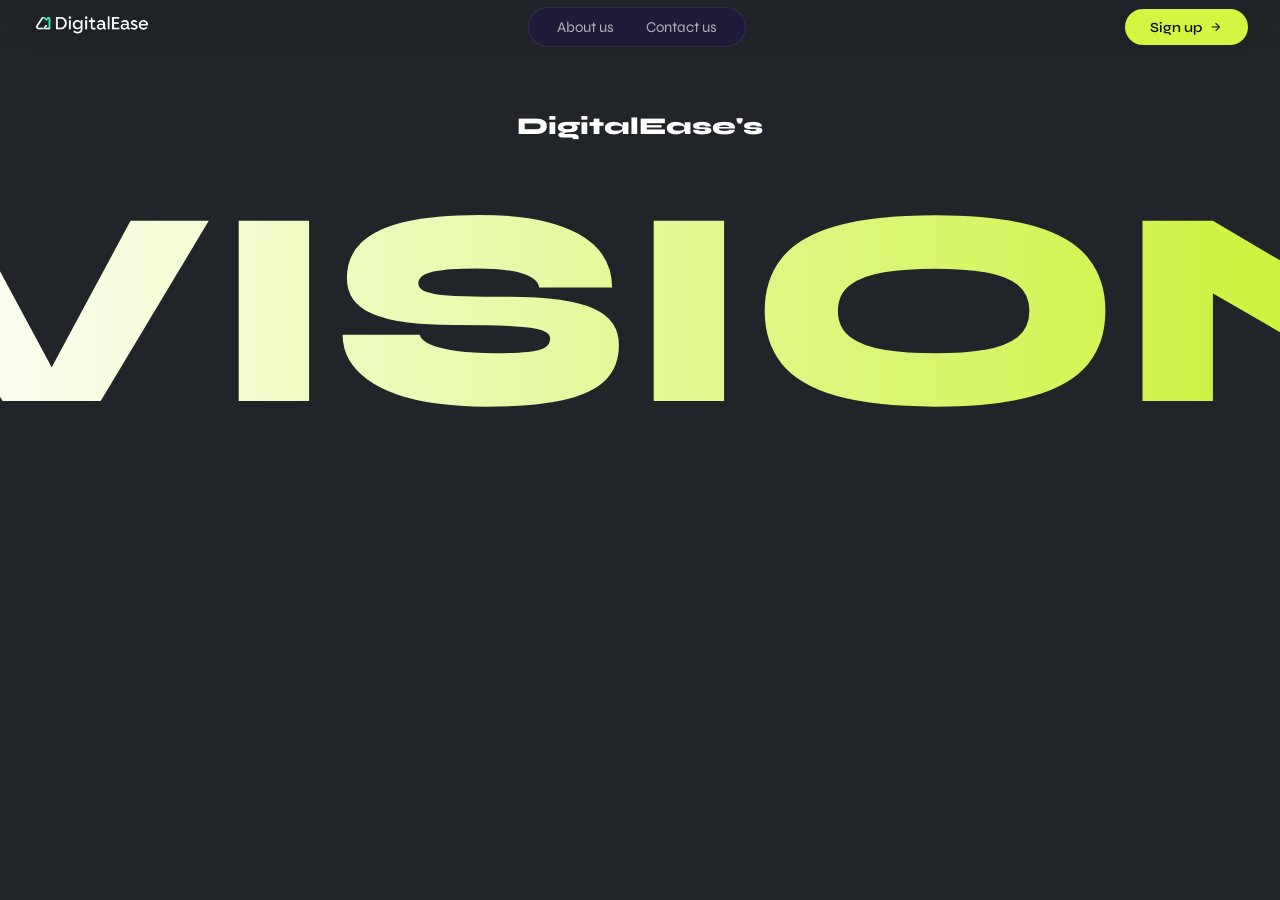
==== pages/about.html @ 75c3ab63 "commit" ====
<!doctype html>
<html lang="en">
  <head>
    <meta charset="UTF-8" />
    <meta name="viewport" content="width=device-width, initial-scale=1.0" />
    <link rel="stylesheet" href="../styles/pages/about.css" />
    <link rel="stylesheet" href="../styles/general.css" />
    <link rel="stylesheet" href="../styles/header.css" />
    <link rel="icon" type="image/png" href="../favicon-16x16.png" />
    <link rel="preconnect" href="https://fonts.googleapis.com" />
    <link rel="preconnect" href="https://fonts.gstatic.com" crossorigin />
    <link
      href="https://fonts.googleapis.com/css2?family=Elms+Sans:ital,wght@0,100..900;1,100..900&display=swap"
      rel="stylesheet"
    />
    <link
      href="https://fonts.googleapis.com/css2?family=Syne:wght@400;600;700;800&family=Geist:wght@300;400;500;600&display=swap"
      rel="stylesheet"
    />
    <link
      href="https://fonts.googleapis.com/css2?family=Material+Symbols+Outlined:wght,FILL@100..700,0..1&display=swap"
      rel="stylesheet"
    />
    <title>About us - DigitalEase</title>
  </head>
  <body>
    <header id="header"></header>

    <main>
      <section class="vision">
        <h1 class="label">DigitalEase's</h1>
        <h1 class="title">Vision</h1>
      </section>
    </main>

    <script src="../components/header.js"></script>
  </body>
</html>
---- styles/pages/about.css ----
main {
  padding-top: clamp(3rem, 10vw + 1rem, 7rem);
  display: flex;
  flex-direction: column;
  padding-bottom: 50px;
  gap: 4rem;
}

.vision .label {
  font-family: Syne;
  font-weight: 800;
  margin: 0;
  color: white;
  text-align: center;
}

.vision {
  display: flex;
  flex-direction: column;
  overflow: hidden;
}

.vision .title {
  font-family: Syne;
  text-transform: uppercase;
  background: linear-gradient(to right, white, rgb(196, 241, 32), white);
  background-size: 200% 100%;
  animation: limeShift 2s ease-in-out infinite alternate;
  font-weight: 800;
  background-clip: text;
  -webkit-background-clip: text;
  color: transparent;
  white-space: nowrap;
  font-size: clamp(35px, 22vw, 480px);
  width: max-content;
  position: relative;
  left: 20%;
  transform: translateX(-23%);
}

@keyframes limeShift {
  from {
    background-position: 0% 0%;
  }
  to {
    background-position: 100% 0%;
  }
}
---- styles/general.css ----
* {
  margin: 0;
  padding: 0;
}

*::selection {
  background-color: rgb(158, 198, 14);
  color: black;
}

.ms {
  font-family: "Material Symbols Outlined";
  font-weight: normal;
  font-style: normal;
  font-size: inherit;
  display: inline-block;
  line-height: 1;
  white-space: nowrap;
  letter-spacing: normal;
  word-wrap: normal;
  direction: ltr;
  font-feature-settings: "liga";
  -webkit-font-smoothing: antialiased;
}

body {
  background-color: rgb(33, 36, 40);
}

::-webkit-scrollbar {
  width: 8px;
}

::-webkit-scrollbar-track {
  background: #0f0d28;
}

::-webkit-scrollbar-thumb {
  background-color: #333060;
  border-radius: 999em;
  transition: background-color 0.2s ease-in-out;
}

::-webkit-scrollbar-thumb:hover {
  background-color: #d4f542;
}
---- styles/header.css ----
header {
  display: flex;
  align-items: center;
  justify-content: space-between;
  height: 30px;
  padding: 12px 32px;
  position: fixed;
  top: 0;
  left: 0;
  right: 0;
  z-index: 1000;
  background: rgba(0, 0, 0, 0.01);
  backdrop-filter: blur(12px) saturate(120%);
  -webkit-backdrop-filter: blur(120%) saturate(120%);
}

header .icon {
  height: 22px;
  width: auto;
}

header .buttons {
  display: flex;
  align-items: center;
  gap: 2rem;
  padding: 10px 28px;
  border-radius: 999em;
  background-color: rgba(30, 27, 60, 0.85);
  backdrop-filter: blur(12px);
  -webkit-backdrop-filter: blur(12px);
  border: 1px solid rgba(255, 255, 255, 0.08);
}

header .buttons a {
  color: rgba(255, 255, 255, 0.65);
  font-family: Syne, sans-serif;
  font-size: 15px;
  text-decoration: none;
  transition: color 0.2s;
}

header .buttons a:hover {
  color: #ffffff;
}

header .sign-up-btn {
  display: flex;
  align-items: center;
  padding: 9px 25px;
  border-radius: 999em;
  background-color: #d4f542;
  color: #111;
  font-family: Syne, sans-serif;
  font-size: 14px;
  font-weight: 600;
  text-decoration: none;
  position: relative;
  overflow: hidden;
  transition:
    background-color 0.2s,
    transform 0.15s;
}

.sign-up-btn .ms {
  transform: translateY(2px);
  padding-left: 4px;
}

.sign-up-btn:before {
  content: "";
  color: black;
  display: flex;
  align-items: center;
  justify-content: center;
  position: absolute;
  inset: 0;
  background: rgb(255, 255, 255);
  transform: translateX(-101%);
  transition: transform 0.45s cubic-bezier(0.16, 1, 0.3, 1);
}

.sign-up-btn:hover::before {
  transform: translateX(0);
}

.sign-up-btn span {
  z-index: 2;
}

header .sign-up-btn .material-symbols-outlined {
  font-size: 16px;
}

header .hamburger {
  display: none;
  background: none;
  border: none;
  color: white;
  font-size: 27px;
  cursor: pointer;
  transition: color 0.2s ease-in-out;
}

header .hamburger:hover {
  color: rgb(171, 215, 12);
}

.mobile-menu {
  display: flex;
  position: fixed;
  overflow: hidden;
  height: fit-content;
  border-top-right-radius: 0 !important;
  border-bottom-right-radius: 0 !important;
  padding-bottom: 20px;
  border-radius: 25px;
  top: 0;
  right: 0;
  bottom: 0;
  width: 300px;
  background: rgb(15, 13, 40);
  backdrop-filter: blur(16px);
  flex-direction: column;
  gap: 2rem;
  z-index: 9999;
  transform: translateX(100%);
  transition: transform 0.35s ease;
}

.mobile-menu .menu-a {
  text-decoration: none;
}

.mobile-menu .menu-a .ms {
  font-size: 20px;
}

.mobile-menu .sign-up-a .btn {
  display: flex;
  align-items: center;
  width: fit-content !important;
  gap: 6px;
  padding: 8px 20px !important;
  gap: 0.7rem !important;
  justify-self: center;
  white-space: nowrap;
  border-radius: 999em;
  background-color: hsl(104, 100%, 71%) !important;
  color: #111 !important;
  font-family: Syne, sans-serif;
  font-size: 15px !important;
  font-weight: 600;
  text-decoration: none;
  position: relative;
  overflow: hidden;
  transition: transform 0.2s ease-in-out !important;
}

.mobile-menu .sign-up-a .btn:hover {
  transform: translateY(-5px);
}

.mobile-menu .menu-a .btn {
  background-color: rgb(52, 52, 88);
  display: flex;
  gap: 5%;
  align-items: center;
  color: white;
  border: none;
  padding-inline: 15px;
  padding-block: 10px;
  cursor: pointer;
  font-size: 15px;
  text-align: left;
  width: 100%;
  font-family: Syne;
  font-weight: 700;
  transition: filter 0.2s ease-in-out;
}

.mobile-menu .menu-a .btn:hover {
  filter: brightness(1.2);
}

.mobile-menu.open {
  transform: translateX(0);
}

.mobile-menu.open body {
  filter: brightness(0.5);
}

.account-divider {
  width: 70%;
  position: relative;
  transform: translateX(-50%);
  left: 50%;
}

.mobile-menu a:hover {
  opacity: 1;
}

.mobile-menu .close-menu {
  position: absolute;
  top: 20px;
  right: 28px;
  background: none;
  border: none;
  color: white;
  font-size: 32px;
  cursor: pointer;
}

.mobile-menu .account-info {
  padding-inline: 20px;
  padding-block: 10px;
  padding-bottom: 0;
  font-size: 18px;
  display: flex;
  flex-direction: column;
  align-items: center;
  justify-self: center;
  gap: 1rem;
  font-family: Syne;
  font-weight: 800;
  color: white;
}

.mobile-menu .account-info .ms {
  font-size: 45px;
}

@media (max-width: 700px) {
  header .buttons,
  header .sign-up-btn {
    display: none;
  }

  header .hamburger {
    display: block;
  }
}
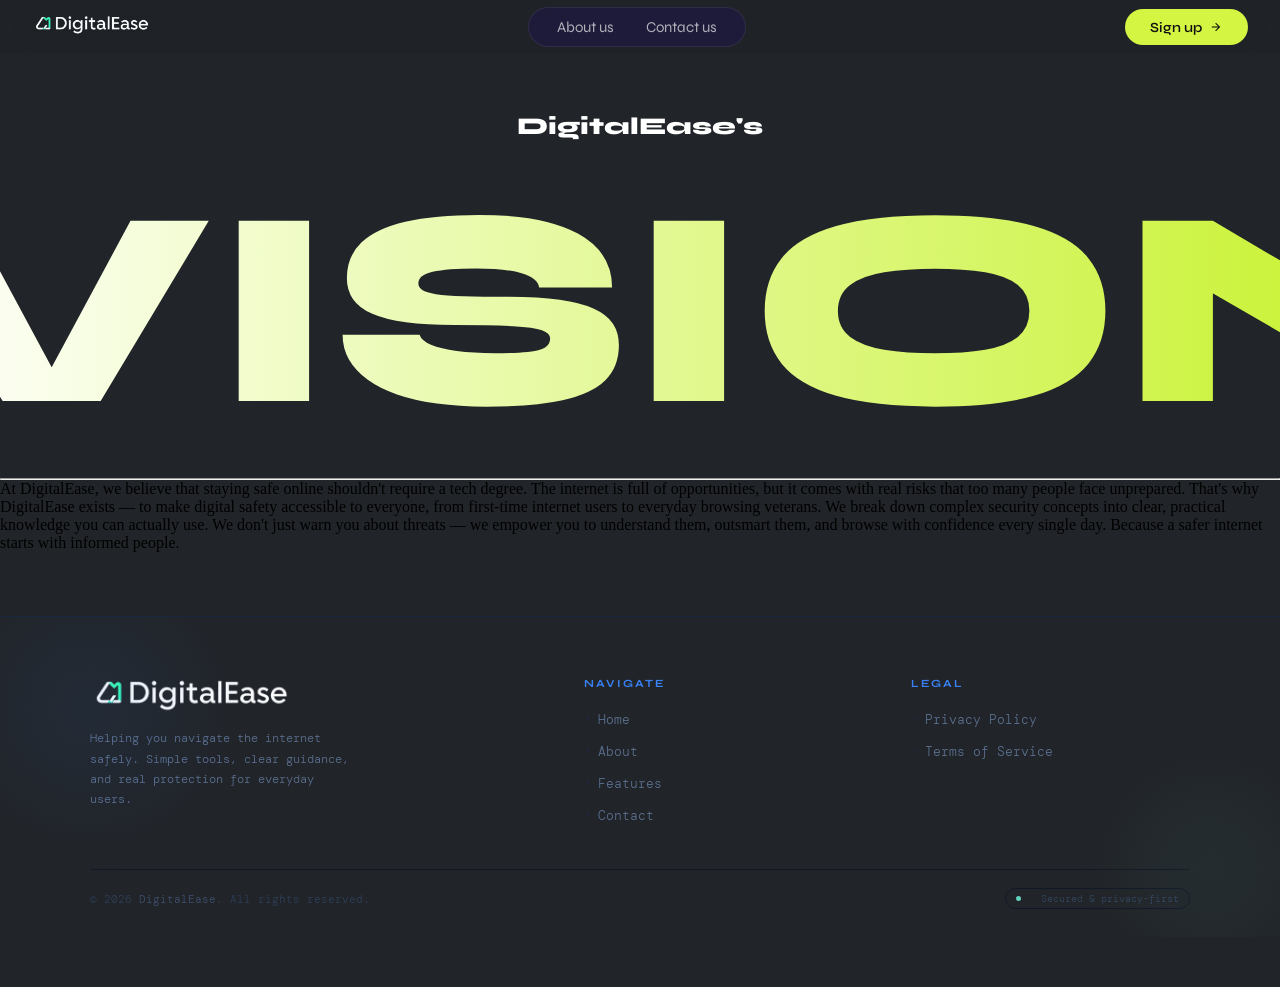
==== commit d71f17da: "commit" ====
--- a/pages/about.html
+++ b/pages/about.html
@@ -5,6 +5,7 @@
     <meta name="viewport" content="width=device-width, initial-scale=1.0" />
     <link rel="stylesheet" href="../styles/pages/about.css" />
     <link rel="stylesheet" href="../styles/general.css" />
+    <link rel="stylesheet" href="../styles/footer.css" />
     <link rel="stylesheet" href="../styles/header.css" />
     <link rel="icon" type="image/png" href="../favicon-16x16.png" />
     <link rel="preconnect" href="https://fonts.googleapis.com" />
@@ -30,9 +31,26 @@
       <section class="vision">
         <h1 class="label">DigitalEase's</h1>
         <h1 class="title">Vision</h1>
+        <div class="divider-div">
+          <hr class="about-divider" />
+        </div>
+        <p>
+          At DigitalEase, we believe that staying safe online shouldn't require
+          a tech degree. The internet is full of opportunities, but it comes
+          with real risks that too many people face unprepared. That's why
+          DigitalEase exists — to make digital safety accessible to everyone,
+          from first-time internet users to everyday browsing veterans. We break
+          down complex security concepts into clear, practical knowledge you can
+          actually use. We don't just warn you about threats — we empower you to
+          understand them, outsmart them, and browse with confidence every
+          single day. Because a safer internet starts with informed people.
+        </p>
       </section>
+
+      <div id="footer"></div>
     </main>
 
     <script src="../components/header.js"></script>
+    <script src="../components/footer.js"></script>
   </body>
 </html>
--- a/styles/footer.css
+++ b/styles/footer.css
@@ -0,0 +1,209 @@
+@import url("https://fonts.googleapis.com/css2?family=Syne:wght@400;600;700;800&family=DM+Mono:wght@300;400&display=swap");
+
+.logo {
+  width: 200px;
+}
+
+#footer {
+  color: #c8d4e8;
+  font-family: "DM Mono", monospace;
+  padding: 60px 40px 28px;
+  border-top: 1px solid #1a2540;
+  position: relative;
+  overflow: hidden;
+}
+
+#footer::before {
+  content: "";
+  position: absolute;
+  top: -80px;
+  left: -80px;
+  width: 340px;
+  height: 340px;
+  background: radial-gradient(
+    circle,
+    rgba(56, 130, 246, 0.07) 0%,
+    transparent 70%
+  );
+  pointer-events: none;
+}
+
+#footer::after {
+  content: "";
+  position: absolute;
+  bottom: -60px;
+  right: -60px;
+  width: 260px;
+  height: 260px;
+  background: radial-gradient(
+    circle,
+    rgba(99, 210, 190, 0.05) 0%,
+    transparent 70%
+  );
+  pointer-events: none;
+}
+
+.footer-grid {
+  max-width: 1100px;
+  margin: 0 auto;
+  display: grid;
+  grid-template-columns: 1.6fr 1fr 1fr;
+  gap: 48px;
+}
+
+.footer-logo {
+  font-family: "Syne", sans-serif;
+  font-weight: 800;
+  font-size: 22px;
+  color: #ffffff;
+  letter-spacing: -0.5px;
+  display: flex;
+  align-items: center;
+  gap: 10px;
+  margin-bottom: 14px;
+  text-decoration: none;
+}
+
+.footer-logo-icon {
+  width: 32px;
+  height: 32px;
+  background: linear-gradient(135deg, #3882f6, #63d2be);
+  border-radius: 8px;
+  display: flex;
+  align-items: center;
+  justify-content: center;
+  font-size: 14px;
+}
+
+.footer-tagline {
+  font-size: 12px;
+  line-height: 1.7;
+  color: #5a6f8f;
+  max-width: 260px;
+  font-weight: 300;
+}
+
+.footer-socials {
+  display: flex;
+  gap: 10px;
+  margin-top: 24px;
+}
+
+.footer-col-title {
+  font-family: "Syne", sans-serif;
+  font-size: 11px;
+  font-weight: 700;
+  letter-spacing: 2px;
+  text-transform: uppercase;
+  color: #3882f6;
+  margin-bottom: 18px;
+}
+
+.footer-links {
+  list-style: none;
+  padding: 0;
+  margin: 0;
+  display: flex;
+  flex-direction: column;
+  gap: 11px;
+}
+
+.footer-links a {
+  color: #5a6f8f;
+  text-decoration: none;
+  font-size: 13px;
+  font-weight: 300;
+  transition: color 0.2s ease;
+  display: inline-flex;
+  align-items: center;
+  gap: 6px;
+}
+
+.footer-links a::before {
+  content: "›";
+  color: #1e2d47;
+  transition:
+    color 0.2s ease,
+    transform 0.2s ease;
+  display: inline-block;
+}
+
+.footer-links a:hover {
+  color: #c8d4e8;
+}
+
+.footer-links a:hover::before {
+  color: #3882f6;
+  transform: translateX(2px);
+}
+
+.footer-divider {
+  max-width: 1100px;
+  margin: 44px auto 0;
+  border: none;
+  border-top: 1px solid #111826;
+}
+
+.footer-bottom {
+  max-width: 1100px;
+  margin: 18px auto 0;
+  display: flex;
+  align-items: center;
+  justify-content: space-between;
+  flex-wrap: wrap;
+  gap: 10px;
+}
+
+.footer-copy {
+  font-size: 11px;
+  color: #2e3f59;
+  font-weight: 300;
+}
+
+.footer-copy span {
+  color: #3d5070;
+}
+
+.footer-badge {
+  font-size: 10px;
+  color: #33455f;
+  border: 1px solid #111826;
+  border-radius: 20px;
+  padding: 3px 10px;
+  display: flex;
+  align-items: center;
+  gap: 20px;
+  font-weight: 300;
+}
+
+.footer-badge::before {
+  content: "";
+  width: 5px;
+  height: 5px;
+  border-radius: 50%;
+  background: #63d2be;
+  display: inline-block;
+}
+
+@media (max-width: 768px) {
+  #footer {
+    padding: 44px 24px 24px;
+  }
+  .footer-grid {
+    grid-template-columns: 1fr 1fr;
+    gap: 36px;
+  }
+  .footer-brand {
+    grid-column: 1 / -1;
+  }
+}
+
+@media (max-width: 480px) {
+  .footer-grid {
+    grid-template-columns: 1fr;
+  }
+  .footer-bottom {
+    flex-direction: column;
+    align-items: flex-start;
+  }
+}
--- a/styles/header.css
+++ b/styles/header.css
@@ -118,7 +118,7 @@
   right: 0;
   bottom: 0;
   width: 300px;
-  background: rgb(15, 13, 40);
+  background: rgb(25, 22, 62);
   backdrop-filter: blur(16px);
   flex-direction: column;
   gap: 2rem;
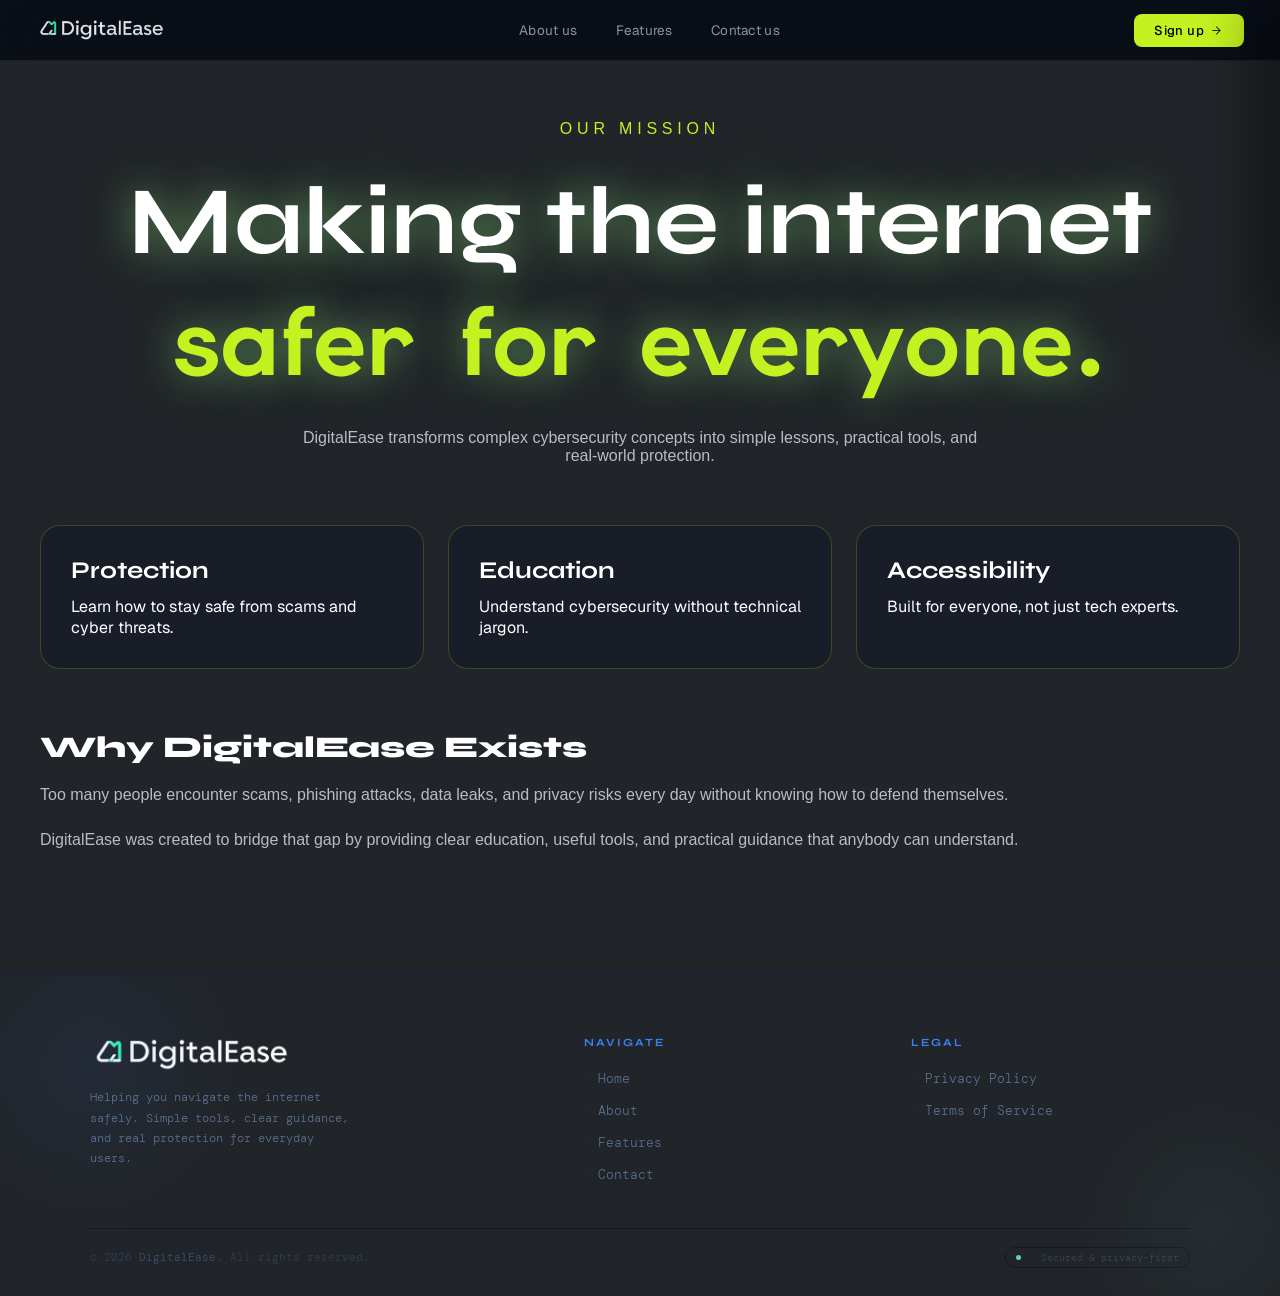
==== commit 08f5e236: "commit" ====
--- a/pages/about.html
+++ b/pages/about.html
@@ -3,6 +3,7 @@
   <head>
     <meta charset="UTF-8" />
     <meta name="viewport" content="width=device-width, initial-scale=1.0" />
+    <title>About Us - DigitalEase</title>
     <link rel="stylesheet" href="../styles/pages/about.css" />
     <link rel="stylesheet" href="../styles/general.css" />
     <link rel="stylesheet" href="../styles/footer.css" />
@@ -22,33 +23,50 @@
       href="https://fonts.googleapis.com/css2?family=Material+Symbols+Outlined:wght,FILL@100..700,0..1&display=swap"
       rel="stylesheet"
     />
-    <title>About us - DigitalEase</title>
   </head>
   <body>
     <header id="header"></header>
 
     <main>
-      <section class="vision">
-        <h1 class="label">DigitalEase's</h1>
-        <h1 class="title">Vision</h1>
-        <div class="divider-div">
-          <hr class="about-divider" />
-        </div>
+      <section class="hero">
+        <span class="tag">OUR MISSION</span>
+        <h1>Making the internet <span>safer for everyone.</span></h1>
         <p>
-          At DigitalEase, we believe that staying safe online shouldn't require
-          a tech degree. The internet is full of opportunities, but it comes
-          with real risks that too many people face unprepared. That's why
-          DigitalEase exists — to make digital safety accessible to everyone,
-          from first-time internet users to everyday browsing veterans. We break
-          down complex security concepts into clear, practical knowledge you can
-          actually use. We don't just warn you about threats — we empower you to
-          understand them, outsmart them, and browse with confidence every
-          single day. Because a safer internet starts with informed people.
+          DigitalEase transforms complex cybersecurity concepts into simple
+          lessons, practical tools, and real-world protection.
         </p>
       </section>
 
-      <div id="footer"></div>
+      <section class="stats">
+        <div class="card">
+          <h2>Protection</h2>
+          <p>Learn how to stay safe from scams and cyber threats.</p>
+        </div>
+        <div class="card">
+          <h2>Education</h2>
+          <p>Understand cybersecurity without technical jargon.</p>
+        </div>
+        <div class="card">
+          <h2>Accessibility</h2>
+          <p>Built for everyone, not just tech experts.</p>
+        </div>
+      </section>
+
+      <section class="story">
+        <h2>Why DigitalEase Exists</h2>
+        <p>
+          Too many people encounter scams, phishing attacks, data leaks, and
+          privacy risks every day without knowing how to defend themselves.
+        </p>
+        <p>
+          DigitalEase was created to bridge that gap by providing clear
+          education, useful tools, and practical guidance that anybody can
+          understand.
+        </p>
+      </section>
     </main>
+
+    <div id="footer"></div>
 
     <script src="../components/header.js"></script>
     <script src="../components/footer.js"></script>
--- a/styles/pages/about.css
+++ b/styles/pages/about.css
@@ -1,48 +1,84 @@
+body {
+  background: #0d1117;
+  color: white;
+  font-family: sans-serif;
+  margin: 0;
+}
+
 main {
-  padding-top: clamp(3rem, 10vw + 1rem, 7rem);
+  padding: 120px 24px;
+  max-width: 1200px;
+  margin: auto;
+}
+
+.hero {
+  text-align: center;
   display: flex;
   flex-direction: column;
-  padding-bottom: 50px;
-  gap: 4rem;
+  gap: 1.6rem;
 }
 
-.vision .label {
+.tag {
+  color: rgb(196, 241, 32);
+  letter-spacing: 0.3em;
+}
+
+.hero h1 {
+  font-size: clamp(3rem, 8vw, 6rem);
+  text-shadow: 0 0 40px rgb(157, 255, 142, 0.5);
+  font-family: Syne;
+}
+
+.hero h1 span {
+  color: rgb(196, 241, 32);
+  font-family: Elms Sans;
+}
+
+.hero p {
+  color: #b8bcc8;
+  max-width: 700px;
+  margin: auto;
+}
+
+.stats {
+  display: grid;
+  grid-template-columns: repeat(auto-fit, minmax(250px, 1fr));
+  gap: 24px;
+  margin-top: 60px;
+}
+
+.card {
+  background: #181d28;
+  display: flex;
+  flex-direction: column;
+  gap: 0.7rem;
+  padding: 30px;
+  border-radius: 20px;
+  border: 1px solid rgba(196, 241, 32, 0.2);
+}
+
+.card h2 {
+  font-family: Syne;
+}
+
+.card p {
+  font-family: Geist;
+}
+
+.story h2 {
   font-family: Syne;
   font-weight: 800;
-  margin: 0;
-  color: white;
-  text-align: center;
+  font-size: 30px;
 }
 
-.vision {
+.story {
+  margin-top: 60px;
   display: flex;
   flex-direction: column;
-  overflow: hidden;
+  gap: 1rem;
 }
 
-.vision .title {
-  font-family: Syne;
-  text-transform: uppercase;
-  background: linear-gradient(to right, white, rgb(196, 241, 32), white);
-  background-size: 200% 100%;
-  animation: limeShift 2s ease-in-out infinite alternate;
-  font-weight: 800;
-  background-clip: text;
-  -webkit-background-clip: text;
-  color: transparent;
-  white-space: nowrap;
-  font-size: clamp(35px, 22vw, 480px);
-  width: max-content;
-  position: relative;
-  left: 20%;
-  transform: translateX(-23%);
+.story p {
+  color: #b8bcc8;
+  line-height: 1.8;
 }
-
-@keyframes limeShift {
-  from {
-    background-position: 0% 0%;
-  }
-  to {
-    background-position: 100% 0%;
-  }
-}
--- a/styles/header.css
+++ b/styles/header.css
@@ -2,233 +2,290 @@
   display: flex;
   align-items: center;
   justify-content: space-between;
-  height: 30px;
-  padding: 12px 32px;
+  height: 60px;
+  padding: 0 36px;
   position: fixed;
   top: 0;
   left: 0;
   right: 0;
   z-index: 1000;
-  background: rgba(0, 0, 0, 0.01);
-  backdrop-filter: blur(12px) saturate(120%);
-  -webkit-backdrop-filter: blur(120%) saturate(120%);
+  background: rgba(10, 14, 23, 0.72);
+  backdrop-filter: blur(16px) saturate(140%);
+  -webkit-backdrop-filter: blur(16px) saturate(140%);
+  border-bottom: 1px solid rgba(255, 255, 255, 0.06);
+  transition: background 0.3s ease;
 }
 
 header .icon {
-  height: 22px;
+  height: 24px;
   width: auto;
 }
 
+header .logo-link {
+  display: flex;
+  align-items: center;
+  opacity: 0.9;
+  transition: opacity 0.2s;
+}
+
+header .logo-link:hover {
+  opacity: 1;
+}
+
 header .buttons {
   display: flex;
   align-items: center;
-  gap: 2rem;
-  padding: 10px 28px;
-  border-radius: 999em;
-  background-color: rgba(30, 27, 60, 0.85);
-  backdrop-filter: blur(12px);
-  -webkit-backdrop-filter: blur(12px);
-  border: 1px solid rgba(255, 255, 255, 0.08);
+  gap: 2.4rem;
+  background: none;
+  border: none;
+  padding: 0;
 }
 
 header .buttons a {
-  color: rgba(255, 255, 255, 0.65);
-  font-family: Syne, sans-serif;
-  font-size: 15px;
+  color: rgba(255, 255, 255, 0.55);
+  font-family: "Geist", sans-serif;
+  font-size: 13.5px;
+  font-weight: 400;
+  letter-spacing: 0.02em;
   text-decoration: none;
+  position: relative;
   transition: color 0.2s;
+}
+
+header .buttons a::after {
+  content: "";
+  position: absolute;
+  bottom: -3px;
+  left: 0;
+  right: 0;
+  height: 1px;
+  background: #4a90d9;
+  transform: scaleX(0);
+  transform-origin: left;
+  transition: transform 0.25s ease;
 }
 
 header .buttons a:hover {
   color: #ffffff;
 }
+header .buttons a:hover::after {
+  transform: scaleX(1);
+}
 
 header .sign-up-btn {
   display: flex;
   align-items: center;
-  padding: 9px 25px;
-  border-radius: 999em;
-  background-color: #d4f542;
-  color: #111;
-  font-family: Syne, sans-serif;
-  font-size: 14px;
-  font-weight: 600;
+  gap: 6px;
+  padding: 8px 20px;
+  border-radius: 8px;
+  background: rgb(196, 241, 32);
+  color: black;
+  font-family: "Geist", sans-serif;
+  font-size: 13px;
+  font-weight: 500;
+  letter-spacing: 0.03em;
   text-decoration: none;
   position: relative;
   overflow: hidden;
   transition:
-    background-color 0.2s,
-    transform 0.15s;
-}
-
-.sign-up-btn .ms {
-  transform: translateY(2px);
-  padding-left: 4px;
-}
-
-.sign-up-btn:before {
-  content: "";
-  color: black;
-  display: flex;
-  align-items: center;
-  justify-content: center;
-  position: absolute;
-  inset: 0;
-  background: rgb(255, 255, 255);
-  transform: translateX(-101%);
-  transition: transform 0.45s cubic-bezier(0.16, 1, 0.3, 1);
-}
-
-.sign-up-btn:hover::before {
-  transform: translateX(0);
+    background 0.2s,
+    transform 0.15s,
+    box-shadow 0.2s;
+}
+
+header .sign-up-btn:hover {
+  background: rgb(160, 195, 31);
+  box-shadow: 0 0 18px rgba(51, 223, 46, 0.4);
+  transform: translateY(-1px);
 }
 
 .sign-up-btn span {
   z-index: 2;
-}
-
-header .sign-up-btn .material-symbols-outlined {
-  font-size: 16px;
+  display: flex;
+  align-items: center;
+  gap: 5px;
+}
+.sign-up-btn .ms {
+  font-size: 15px;
+  font-variation-settings: "wght" 300;
 }
 
 header .hamburger {
   display: none;
   background: none;
   border: none;
-  color: white;
-  font-size: 27px;
+  color: rgba(255, 255, 255, 0.7);
+  font-size: 26px;
   cursor: pointer;
-  transition: color 0.2s ease-in-out;
+  padding: 4px;
+  border-radius: 6px;
+  transition:
+    color 0.2s,
+    background 0.2s;
 }
 
 header .hamburger:hover {
-  color: rgb(171, 215, 12);
+  color: #ffffff;
+  background: rgba(255, 255, 255, 0.08);
 }
 
 .mobile-menu {
-  display: flex;
   position: fixed;
-  overflow: hidden;
-  height: fit-content;
-  border-top-right-radius: 0 !important;
-  border-bottom-right-radius: 0 !important;
-  padding-bottom: 20px;
-  border-radius: 25px;
   top: 0;
   right: 0;
   bottom: 0;
-  width: 300px;
-  background: rgb(25, 22, 62);
-  backdrop-filter: blur(16px);
+  height: fit-content;
+  width: 280px;
+  border: 3px solid rgba(255, 255, 255, 0.126);
+  border-top: 0;
+  display: flex;
   flex-direction: column;
-  gap: 2rem;
+  border-bottom-left-radius: 8px;
+  border-bottom-right-radius: 8px;
   z-index: 9999;
   transform: translateX(100%);
-  transition: transform 0.35s ease;
+  transition: transform 0.32s cubic-bezier(0.16, 1, 0.3, 1);
+  box-shadow: -20px 0 60px rgba(0, 0, 0, 0.5);
+  background-color: #0d1117;
+  opacity: 0.9;
+}
+
+.mobile-menu.open {
+  transform: translateX(0);
+}
+
+.mobile-menu::before {
+  content: "";
+  display: block;
+  height: 30px;
+  flex-shrink: 0;
+}
+
+.mobile-menu .sec-btns {
+  display: flex;
+  flex-direction: column;
+  padding: 20px 16px;
+  gap: 4px;
 }
 
 .mobile-menu .menu-a {
   text-decoration: none;
 }
 
-.mobile-menu .menu-a .ms {
-  font-size: 20px;
+.mobile-menu .menu-a .btn {
+  display: flex;
+  align-items: center;
+  gap: 12px;
+  width: 100%;
+  padding: 12px 16px;
+  border-radius: 8px;
+  background: transparent;
+  border: none;
+  color: rgba(255, 255, 255, 0.6);
+  font-family: "Geist", sans-serif;
+  font-size: 13px;
+  font-weight: 400;
+  letter-spacing: 0.04em;
+  text-transform: uppercase;
+  cursor: pointer;
+  transition:
+    background 0.18s,
+    color 0.18s;
+  text-align: left;
+}
+
+.mobile-menu .menu-a .btn .ms {
+  font-size: 18px;
+  color: #4a90d9;
+}
+
+.mobile-menu .menu-a .btn:hover {
+  background: rgba(255, 255, 255, 0.06);
+  color: #ffffff;
+}
+
+.account-divider {
+  margin: 16px 20px;
+  border: none;
+  border-top: 1px solid rgba(255, 255, 255, 0.08);
+}
+
+.mobile-menu .account {
+  position: absolute;
+  bottom: 40px;
+  left: 0;
+  right: 0;
+  padding: 0 16px;
+  display: flex;
+  flex-direction: column;
+}
+
+.mobile-menu .account-wrap {
+  display: flex;
+  align-items: center;
+  gap: 20px;
+  padding: 20px 20px;
+  border-radius: 8px;
+  background: rgba(255, 255, 255, 0.04);
+}
+
+.mobile-menu .account-wrap .ms {
+  font-size: 36px;
+  color: rgba(255, 255, 255, 0.3);
+}
+
+.mobile-menu .account-info {
+  display: flex;
+  flex-direction: column;
+  gap: 4px;
+  font-family: "Geist", sans-serif;
+  font-size: 11px;
+  font-weight: 600;
+  letter-spacing: 0.1em;
+  text-transform: uppercase;
+  color: rgba(255, 255, 255, 0.4);
+}
+
+.mobile-menu .sign-up-a {
+  text-decoration: none;
 }
 
 .mobile-menu .sign-up-a .btn {
   display: flex;
   align-items: center;
-  width: fit-content !important;
-  gap: 6px;
-  padding: 8px 20px !important;
-  gap: 0.7rem !important;
-  justify-self: center;
-  white-space: nowrap;
-  border-radius: 999em;
-  background-color: hsl(104, 100%, 71%) !important;
-  color: #111 !important;
-  font-family: Syne, sans-serif;
-  font-size: 15px !important;
-  font-weight: 600;
-  text-decoration: none;
-  position: relative;
-  overflow: hidden;
-  transition: transform 0.2s ease-in-out !important;
+  justify-content: center;
+  gap: 8px;
+  padding: 11px 20px;
+  border-radius: 8px;
+  background: #2563eb;
+  border: none;
+  color: #ffffff;
+  font-family: "Geist", sans-serif;
+  font-size: 12px;
+  font-weight: 500;
+  letter-spacing: 0.06em;
+  text-transform: uppercase;
+  cursor: pointer;
+  width: 100%;
+  transition:
+    background 0.2s,
+    transform 0.15s;
+}
+
+.mobile-menu .sign-up-a .btn .ms {
+  font-size: 16px;
+  color: white;
 }
 
 .mobile-menu .sign-up-a .btn:hover {
-  transform: translateY(-5px);
-}
-
-.mobile-menu .menu-a .btn {
-  background-color: rgb(52, 52, 88);
-  display: flex;
-  gap: 5%;
-  align-items: center;
-  color: white;
-  border: none;
-  padding-inline: 15px;
-  padding-block: 10px;
-  cursor: pointer;
-  font-size: 15px;
-  text-align: left;
-  width: 100%;
-  font-family: Syne;
-  font-weight: 700;
-  transition: filter 0.2s ease-in-out;
-}
-
-.mobile-menu .menu-a .btn:hover {
-  filter: brightness(1.2);
-}
-
-.mobile-menu.open {
-  transform: translateX(0);
-}
-
-.mobile-menu.open body {
-  filter: brightness(0.5);
-}
-
-.account-divider {
-  width: 70%;
-  position: relative;
-  transform: translateX(-50%);
-  left: 50%;
-}
-
-.mobile-menu a:hover {
-  opacity: 1;
-}
-
-.mobile-menu .close-menu {
-  position: absolute;
-  top: 20px;
-  right: 28px;
-  background: none;
-  border: none;
-  color: white;
-  font-size: 32px;
-  cursor: pointer;
-}
-
-.mobile-menu .account-info {
-  padding-inline: 20px;
-  padding-block: 10px;
-  padding-bottom: 0;
-  font-size: 18px;
-  display: flex;
-  flex-direction: column;
-  align-items: center;
-  justify-self: center;
-  gap: 1rem;
-  font-family: Syne;
-  font-weight: 800;
-  color: white;
-}
-
-.mobile-menu .account-info .ms {
-  font-size: 45px;
+  background: #1d4ed8;
+  transform: translateY(-1px);
+}
+
+main.open {
+  filter: brightness(0.4);
+  pointer-events: none;
+  transition: filter 0.32s ease;
 }
 
 @media (max-width: 700px) {
